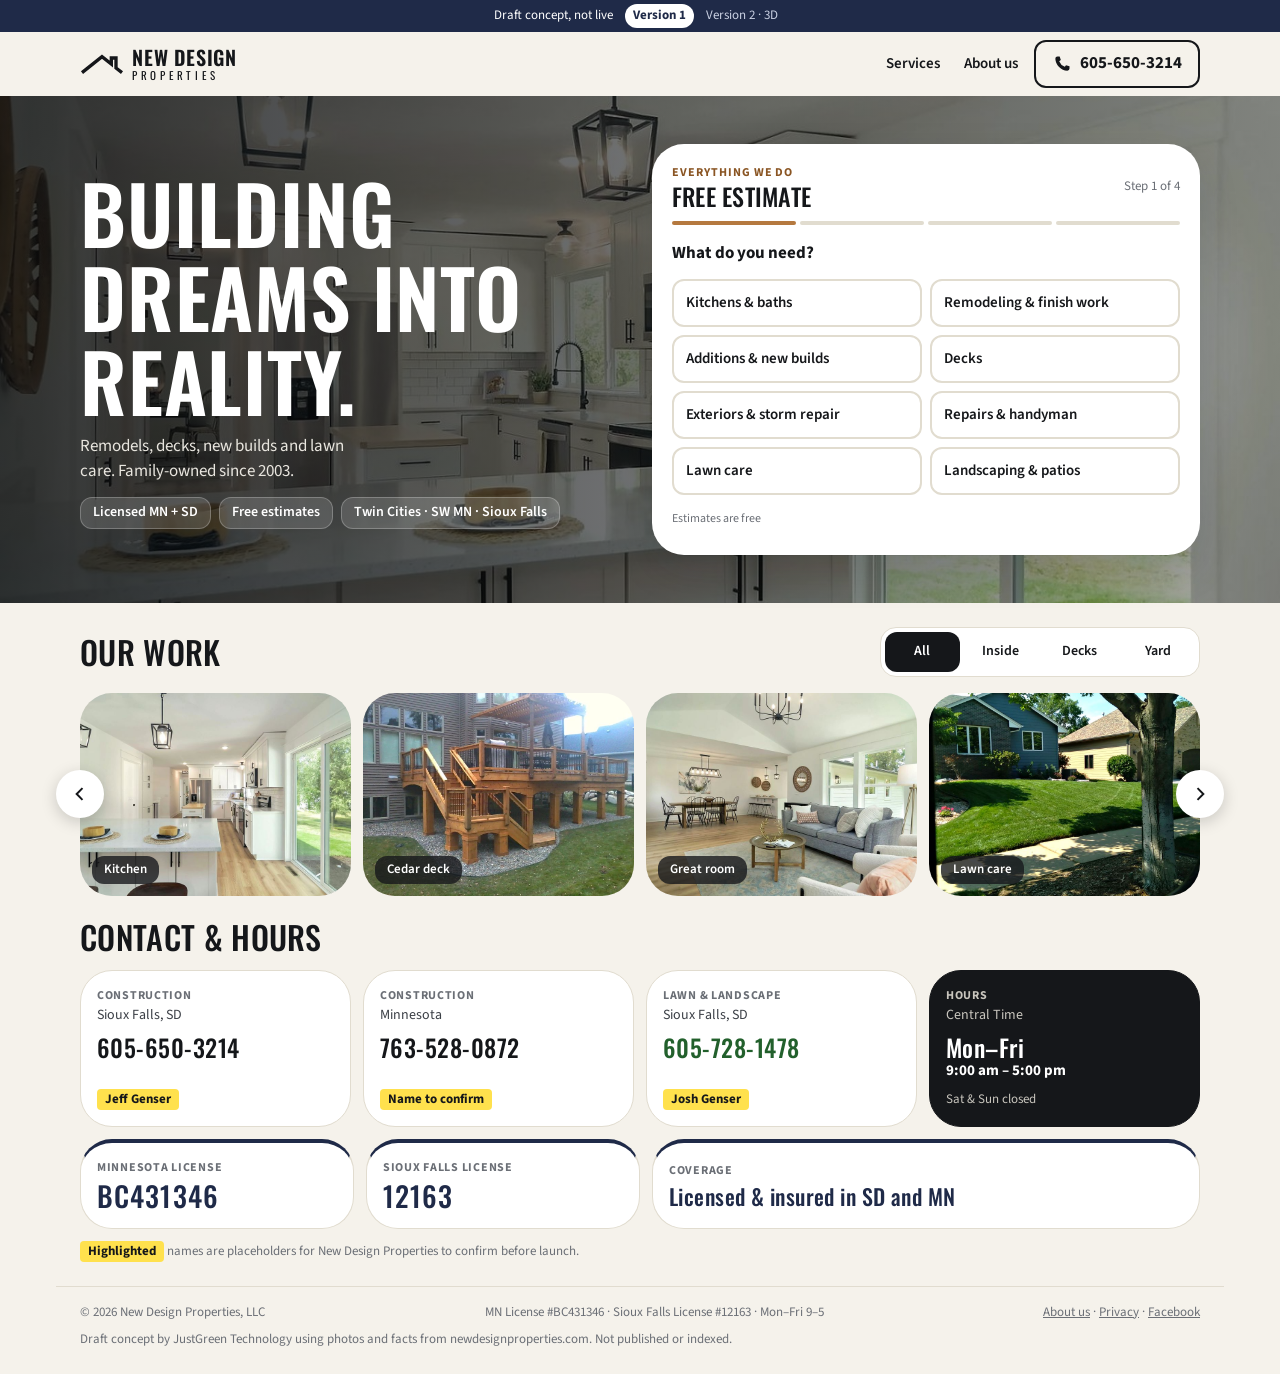
==== index.html @ c22ee358 "Combine Everything we do with the free estimate: 8 service groups that open into job lists; remove t" ====
<!doctype html>
<html lang="en">
<head>
<meta charset="utf-8">
<meta name="viewport" content="width=device-width, initial-scale=1, viewport-fit=cover">
<title>New Design Properties | Building, Remodeling, Lawn &amp; Landscape</title>
<meta name="description" content="Family-owned builder since 2003. Remodels, decks, additions, new construction, lawn and landscape. Twin Cities, southwest Minnesota and Sioux Falls. Free estimates.">
<meta name="robots" content="noindex, nofollow">
<meta name="theme-color" content="#15171a">
<link rel="preconnect" href="https://fonts.googleapis.com">
<link rel="preconnect" href="https://fonts.gstatic.com" crossorigin>
<link href="https://fonts.googleapis.com/css2?family=Oswald:wght@500;600&family=Source+Sans+3:wght@400;600;700&display=swap" rel="stylesheet">
<link rel="stylesheet" href="base.css?v=20261122j">
<link rel="stylesheet" href="v1.css?v=20261122j">
</head>
<body data-mode="build">

<div class="ribbon" role="note">
  <span>Draft concept, not live</span>
  <nav aria-label="Versions"><a href="./" aria-current="page">Version 1</a><a href="v2/">Version 2 · 3D</a></nav>
</div>

<header class="top wrap">
  <a class="brand" href="#top" aria-label="New Design Properties home">
    <svg viewBox="0 0 64 30" aria-hidden="true"><path d="M2 28 L32 4 L46 15 V6 H53 V21 L62 28" fill="none" stroke="currentColor" stroke-width="5"/></svg>
    <span class="brand-text"><b>New Design</b><small>Properties</small></span>
  </a>
  <nav class="top-links" aria-label="Main"><a href="#estimate">Services</a><a href="#work">Our work</a><a href="about.html">About us</a><a href="#contact">Contact</a></nav>
  <a class="btn btn-ghost top-call" href="tel:+16056503214" aria-label="Call 605-650-3214">
    <svg viewBox="0 0 24 24" aria-hidden="true"><path d="M6.6 3h2.6l1.4 4.2-2 1.4a12 12 0 0 0 6.8 6.8l1.4-2 4.2 1.4v2.6A2.6 2.6 0 0 1 18.4 20 15.4 15.4 0 0 1 4 5.6 2.6 2.6 0 0 1 6.6 3Z" fill="currentColor"/></svg>
    <span class="top-call-num">605-650-3214</span>
  </a>
</header>

<main id="top">

  <!-- 1. HERO + ESTIMATE: the first screen asks for the lead -->
  <section class="hero">
    <div class="hero-grid wrap">
      <div class="hero-copy">
        <img class="hero-bg" src="img/kitchen-1.jpg" alt="" width="1400" height="927" fetchpriority="high">
        <h1>Building dreams into reality.</h1>
        <p>Remodels, decks, new builds and lawn care. Family-owned since 2003.</p>
        <ul class="chips chips-dark" aria-label="Why us">
          <li>Licensed MN + SD</li><li>Free estimates</li><li>Twin Cities · SW MN · Sioux Falls</li>
        </ul>
      </div>
      <form class="card estimate" id="estimate" aria-label="Free estimate" novalidate></form>
    </div>
  </section>

  <!-- 2. WORK: one swipeable row -->
  <section class="work wrap" id="work" aria-labelledby="work-h">
    <div class="row-head">
      <h2 id="work-h">Our work</h2>
      <div class="seg" role="group" aria-label="Filter photos">
        <button class="on" data-f="all" aria-pressed="true">All</button>
        <button data-f="inside" aria-pressed="false">Inside</button>
        <button data-f="decks" aria-pressed="false">Decks</button>
        <button data-f="yard" aria-pressed="false">Yard</button>
      </div>
    </div>
    <div class="rail-wrap">
      <ul class="rail" id="rail">
        <li data-c="inside"><button class="ph" data-full="img/kitchen-2.jpg" data-cap="Kitchen"><img src="img/sm/kitchen-2.jpg" alt="Kitchen with white cabinets and a quartz island" width="900" height="596" loading="lazy"><span>Kitchen</span></button></li>
        <li data-c="decks"><button class="ph" data-full="img/deck-cedar.jpg" data-cap="Cedar deck"><img src="img/sm/deck-cedar.jpg" alt="Two-level cedar deck with a pergola" width="900" height="675" loading="lazy"><span>Cedar deck</span></button></li>
        <li data-c="inside"><button class="ph" data-full="img/great-room.jpg" data-cap="Great room"><img src="img/sm/great-room.jpg" alt="Great room with a vaulted ceiling" width="900" height="596" loading="lazy"><span>Great room</span></button></li>
        <li data-c="yard"><button class="ph" data-full="img/lawn-front.jpg" data-cap="Lawn care"><img src="img/sm/lawn-front.jpg" alt="Green front lawn with a clean sidewalk edge" width="900" height="900" loading="lazy"><span>Lawn care</span></button></li>
        <li data-c="decks"><button class="ph" data-full="img/deck-composite-2.jpg" data-cap="Composite deck"><img src="img/sm/deck-composite-2.jpg" alt="Grey composite deck with black railing" width="480" height="640" loading="lazy"><span>Composite deck</span></button></li>
        <li data-c="inside"><button class="ph" data-full="img/living-2.jpg" data-cap="Living room"><img src="img/sm/living-2.jpg" alt="Living room with a gas fireplace" width="900" height="596" loading="lazy"><span>Living room</span></button></li>
        <li data-c="yard"><button class="ph" data-full="img/paver-patio.jpg" data-cap="Paver patio"><img src="img/sm/paver-patio.jpg" alt="Paver patio being laid" width="900" height="900" loading="lazy"><span>Paver patio</span></button></li>
        <li data-c="inside"><button class="ph" data-full="img/wet-bar.jpg" data-cap="Finish carpentry"><img src="img/sm/wet-bar.jpg" alt="White shaker cabinets and a shiplap wall" width="900" height="596" loading="lazy"><span>Finish carpentry</span></button></li>
        <li data-c="yard"><button class="ph" data-full="img/rock-bed.jpg" data-cap="Rock and edging"><img src="img/sm/rock-bed.jpg" alt="River rock bed with a curved edge" width="900" height="900" loading="lazy"><span>Rock &amp; edging</span></button></li>
        <li data-c="inside"><button class="ph" data-full="img/bedroom.jpg" data-cap="Bedroom"><img src="img/sm/bedroom.jpg" alt="Bedroom with three large windows" width="900" height="596" loading="lazy"><span>Bedroom</span></button></li>
        <li data-c="yard"><button class="ph" data-full="img/lawn-hillside.jpg" data-cap="Backyard lawn"><img src="img/sm/lawn-hillside.jpg" alt="Wide backyard lawn on a hillside" width="900" height="678" loading="lazy"><span>Backyard lawn</span></button></li>
        <li data-c="inside"><button class="ph" data-full="img/living-1.jpg" data-cap="Living and dining"><img src="img/sm/living-1.jpg" alt="Open living and dining area" width="900" height="596" loading="lazy"><span>Living &amp; dining</span></button></li>
      </ul>
      <button class="rail-btn prev round" aria-label="Previous photos" data-dir="-1"><svg viewBox="0 0 24 24" aria-hidden="true"><path d="M15 5l-7 7 7 7" fill="none" stroke="currentColor" stroke-width="2.4"/></svg></button>
      <button class="rail-btn next round" aria-label="Next photos" data-dir="1"><svg viewBox="0 0 24 24" aria-hidden="true"><path d="M9 5l7 7-7 7" fill="none" stroke="currentColor" stroke-width="2.4"/></svg></button>
    </div>
  </section>

  <!-- 3. CONTACT -->
  <section class="contact wrap" id="contact" aria-labelledby="contact-h">
    <h2 id="contact-h" class="row-title">Contact &amp; hours</h2>
    <ul class="quarters">
      <li><a class="call" href="tel:+16056503214"><span class="call-team">Construction</span><span class="call-area">Sioux Falls, SD</span><b>605-650-3214</b><mark class="confirm" title="Name to confirm">Jeff Genser</mark></a></li>
      <li><a class="call" href="tel:+17635280872"><span class="call-team">Construction</span><span class="call-area">Minnesota</span><b>763-528-0872</b><mark class="confirm" title="Name to confirm">Name to confirm</mark></a></li>
      <li><a class="call call-lawn" href="tel:+16057281478"><span class="call-team">Lawn &amp; Landscape</span><span class="call-area">Sioux Falls, SD</span><b>605-728-1478</b><mark class="confirm" title="Name to confirm">Josh Genser</mark></a></li>
      <li class="hours"><span class="call-team">Hours</span><span class="call-area">Central Time</span><b>Mon–Fri</b><span class="hours-time">9:00 am – 5:00 pm</span><span class="hours-closed">Sat &amp; Sun closed</span></li>
    </ul>
    <div class="licenses" aria-label="Licenses">
      <div class="lic"><span>Minnesota License</span><b>BC431346</b></div>
      <div class="lic"><span>Sioux Falls License</span><b>12163</b></div>
      <div class="lic lic-note"><span>Coverage</span><b>Licensed &amp; insured in SD and MN</b></div>
    </div>
    <p class="confirm-note"><mark class="confirm">Highlighted</mark> names are placeholders for New Design Properties to confirm before launch.</p>
  </section>
</main>

<footer class="foot wrap">
  <span>© 2026 New Design Properties, LLC</span>
  <span>MN License #BC431346 · Sioux Falls License #12163 · Mon–Fri 9–5</span>
  <span><a href="about.html">About us</a> · <a href="privacy.html">Privacy</a> · <a href="https://www.facebook.com/325166774003598" rel="noopener" target="_blank">Facebook</a></span>
  <span class="draft-note">Draft concept by JustGreen Technology using photos and facts from newdesignproperties.com. Not published or indexed.</span>
</footer>

<nav class="sticky" aria-label="Quick actions">
  <a class="btn btn-ghost" href="tel:+16056503214">Call</a>
  <a class="btn btn-solid" href="#estimate">Free estimate</a>
</nav>

<dialog class="lightbox" id="lightbox" aria-label="Photo">
  <button class="lb-close round" id="lb-close" aria-label="Close photo">×</button>
  <img id="lb-img" alt=""><p id="lb-cap"></p>
</dialog>

<noscript><p class="wrap">Call 605-650-3214 for a free estimate.</p></noscript>
<script type="module" src="v1.js?v=20261122j"></script>
</body>
</html>
---- base.css ----
/* New Design Properties: shared tokens + components for Version 1 and Version 2.
   Geometry: 4px grid. One container edge (max 1120 = 4 x 280, quarter columns).
   Concentric radii: outer radius = inner radius + padding. Squircle corners where supported. */
:root {
  /* colour, from their two logos + their cedar deck photo */
  --ink: #15171a;
  --ink-2: #3b3f46;
  --muted: #6b6f76;
  --paper: #f5f2eb;
  --surface: #ffffff;
  --line: #e1dccf;
  --cedar: #b5793f;
  --cedar-ink: #8a5523;
  --green: #2f7a3a;
  --green-ink: #22602c;
  --navy: #1f2a48;
  --accent: var(--cedar);
  --accent-ink: var(--cedar-ink);

  /* type */
  --display: "Oswald", "Arial Narrow", "Helvetica Neue", Arial, sans-serif;
  --body: "Source Sans 3", -apple-system, BlinkMacSystemFont, "Segoe UI", Roboto, sans-serif;

  /* 4px spacing scale */
  --s1: 4px; --s2: 8px; --s3: 12px; --s4: 16px; --s5: 20px; --s6: 24px; --s8: 32px; --s10: 40px; --s12: 48px; --s16: 64px;

  /* geometry */
  --gutter: 16px;
  --max: 1120px;
  --tap: 48px;
  --r-ctl: 12px;                              /* buttons, inputs, tiles, chips */
  --pad: 16px;                                /* card padding */
  --r-card: calc(var(--r-ctl) + var(--pad));  /* concentric: 28px */
  --r-ph: var(--r-card);                      /* standalone photos match cards */
  color-scheme: light;
}
@supports (corner-shape: squircle) {
  /* A squircle reads tighter than a circle arc of the same radius, so radii grow by a third. */
  :root { --r-ctl: 16px; }
  *, *::before, *::after { corner-shape: squircle; }
  .round { corner-shape: round; }
}
@media (min-width: 720px) { :root { --gutter: 24px; --pad: 20px; } }

body[data-mode="lawn"] { --accent: var(--green); --accent-ink: var(--green-ink); }

*, *::before, *::after { box-sizing: border-box; }
html { -webkit-text-size-adjust: 100%; }
body { margin: 0; background: var(--paper); color: var(--ink); font: 17px/1.5 var(--body); overflow-x: clip; }
img { display: block; max-width: 100%; height: auto; }
a { color: inherit; }
h1, h2, h3 { font-family: var(--display); font-weight: 500; line-height: 1.05; letter-spacing: .01em; margin: 0; text-transform: uppercase; }
p { margin: 0; }
button { font: inherit; color: inherit; cursor: pointer; }
:focus-visible { outline: 3px solid var(--accent); outline-offset: 2px; }
.wrap { width: 100%; max-width: calc(var(--max) + 2 * var(--gutter)); margin: 0 auto; padding: 0 var(--gutter); }
.sr { position: absolute; width: 1px; height: 1px; overflow: hidden; clip: rect(0 0 0 0); white-space: nowrap; }

/* Draft ribbon + version switch */
.ribbon { display: flex; align-items: center; justify-content: center; gap: var(--s3); min-height: 32px; padding: 0 var(--gutter); background: var(--navy); color: #fff; font-size: 13px; }
.ribbon nav { display: inline-flex; gap: var(--s1); }
.ribbon nav a { padding: 2px var(--s2); border-radius: 999px; text-decoration: none; color: #c9d0e2; }
.ribbon nav a[aria-current="page"] { background: #fff; color: var(--navy); font-weight: 700; }

/* Brand mark (roofline + chimney, from their logo) */
.brand { display: inline-flex; align-items: center; gap: var(--s2); text-decoration: none; }
.brand svg { width: 44px; height: 20px; }
.brand-text { display: flex; flex-direction: column; font-family: var(--display); text-transform: uppercase; line-height: 1; }
.brand-text b { font-weight: 600; font-size: 20px; letter-spacing: .04em; }
.brand-text small { font-size: 11px; letter-spacing: .34em; margin-top: 3px; }

/* Buttons */
.btn { display: inline-flex; align-items: center; justify-content: center; gap: var(--s2); min-height: var(--tap); padding: 0 var(--s5); border-radius: var(--r-ctl); border: 2px solid transparent; font-weight: 700; text-decoration: none; white-space: nowrap; transition: transform .15s ease, background-color .2s ease; }
.btn:active { transform: scale(.97); }
.btn-solid { background: var(--accent); color: #fff; }
.btn-solid:hover { background: var(--accent-ink); }
.btn-ghost { border-color: currentColor; }
.btn-icon { width: var(--tap); padding: 0; }
.btn svg { width: 20px; height: 20px; flex: none; }

/* Chips */
.chips { list-style: none; display: flex; flex-wrap: wrap; gap: var(--s2); margin: 0; padding: 0; }
.chips li { display: inline-flex; align-items: center; min-height: 32px; padding: 0 var(--s3); border-radius: var(--r-ctl); background: var(--paper); border: 1px solid var(--line); font-size: 14px; font-weight: 600; }

/* Card */
.card { background: var(--surface); border-radius: var(--r-card); padding: var(--pad); box-shadow: 0 1px 0 rgba(0,0,0,.04), 0 16px 40px rgba(16,18,22,.14); }

/* Estimate flow (shared) */
.est-head { display: flex; align-items: center; justify-content: space-between; gap: var(--s3); margin-bottom: var(--s3); }
.est-head h2 { font-size: 24px; }
.est-kicker { font-size: 12px; font-weight: 700; letter-spacing: .08em; text-transform: uppercase; color: var(--accent-ink); margin-bottom: 2px; }
.est-detail { margin-top: var(--s3); padding: var(--s3) var(--s4) var(--s4); border-radius: var(--r-ctl); background: color-mix(in srgb, var(--accent) 7%, #fff); border: 1px solid color-mix(in srgb, var(--accent) 30%, var(--line)); animation: est-open .25s ease; }
.est-detail-title { font-weight: 700; font-size: 15px; margin-bottom: var(--s2); }
.est-jobs { list-style: none; margin: 0 0 var(--s3); padding: 0; display: grid; gap: var(--s1); }
.est-jobs li { position: relative; padding-left: var(--s5); font-size: 15px; line-height: 1.35; }
.est-jobs li::before { content: ""; position: absolute; left: 0; top: .35em; width: .65em; height: .65em; border-radius: 3px; background: var(--accent); }
.est-next { width: 100%; }
@keyframes est-open { from { opacity: 0; transform: translateY(-4px); } to { opacity: 1; transform: none; } }
.est-count { font-size: 13px; color: var(--muted); white-space: nowrap; }
.est-progress { list-style: none; display: grid; grid-template-columns: repeat(4, 1fr); gap: var(--s1); padding: 0; margin: 0 0 var(--s4); }
.est-progress li { height: 4px; border-radius: 2px; background: var(--line); transition: background-color .3s ease; }
.est-progress li.on { background: var(--accent); }
.est-step { border: 0; padding: 0; margin: 0; min-width: 0; }
.est-step legend { font-weight: 700; font-size: 17px; padding: 0; margin-bottom: var(--s3); }
.tiles { display: grid; grid-template-columns: 1fr 1fr; gap: var(--s2); }
.tiles label { position: relative; display: block; }
.tiles input { position: absolute; inset: 0; opacity: 0; margin: 0; }
.tiles span { display: flex; align-items: center; height: var(--tap); padding: 0 var(--s3); border: 2px solid var(--line); border-radius: var(--r-ctl); font-size: 15px; font-weight: 600; line-height: 1.15; cursor: pointer; transition: border-color .2s ease, background-color .2s ease; }
.tiles input:checked + span { border-color: var(--accent); background: color-mix(in srgb, var(--accent) 10%, #fff); }
.tiles input:focus-visible + span { outline: 3px solid var(--accent); outline-offset: 2px; }
.tiles-1 { grid-template-columns: 1fr; }
.tiles label:last-child:nth-child(odd) { grid-column: 1 / -1; } /* odd count: last tile spans the row */
.tiles span { line-height: 1.15; }
.fields { display: grid; grid-template-columns: repeat(2, minmax(0, 1fr)); gap: var(--s2); }
.fields label { display: flex; flex-direction: column; gap: var(--s1); min-width: 0; font-size: 14px; font-weight: 600; }
.fields .wide { grid-column: 1 / -1; }
.fields input { width: 100%; font: inherit; font-size: 17px; height: var(--tap); padding: 0 var(--s3); border: 2px solid var(--line); border-radius: var(--r-ctl); background: #fff; min-width: 0; }
.fields input:focus { border-color: var(--accent); outline: none; }
.fields .invalid { border-color: #b3261e; }
.est-summary { margin: var(--s3) 0; padding: var(--s2) var(--s3); border-radius: var(--r-ctl); background: var(--paper); font-size: 14px; }
.est-send { display: grid; grid-template-columns: 1fr 1fr; gap: var(--s2); }
.est-foot { display: flex; align-items: center; justify-content: space-between; min-height: 32px; margin-top: var(--s2); }
.est-back { background: none; border: 0; padding: 0 var(--s2) 0 0; min-height: 32px; text-decoration: underline; font-size: 14px; }
.fine { font-size: 12px; color: var(--muted); }

/* Lightbox */
.lightbox { border: 0; padding: 0; background: transparent; max-width: min(96vw, 1200px); max-height: 92vh; overflow: visible; }
.lightbox::backdrop { background: rgba(10,12,14,.9); }
.lightbox img { max-height: 82vh; width: auto; margin: 0 auto; border-radius: var(--r-card); }
.lightbox p { color: #fff; text-align: center; margin-top: var(--s3); font-weight: 600; }
.lb-close { position: fixed; top: var(--s3); right: var(--s3); width: var(--tap); height: var(--tap); border-radius: 50%; border: 0; background: #fff; font-size: 28px; line-height: 1; }

@media (prefers-reduced-motion: reduce) {
  *, *::before, *::after { animation: none !important; transition: none !important; scroll-behavior: auto !important; }
}
---- v1.css ----
/* Version 1: lead-first, short scroll. Everything snaps to the 4px grid and the one container edge. */
body { padding-bottom: calc(var(--tap) + 2 * var(--s3) + env(safe-area-inset-bottom)); }

/* Header: 64px */
.top { display: flex; align-items: center; gap: var(--s4); height: 64px; }
.top .brand { margin-right: auto; }
.top-links { display: flex; gap: var(--s6); font-weight: 600; font-size: 15px; }
.top-links a:not([href*="about"]):not([href="#estimate"]) { display: none; }
.top-links a { display: inline-flex; align-items: center; min-height: var(--tap); }
.top-links a { text-decoration: none; }
.top-call { padding: 0; width: var(--tap); }
.top-call-num { display: none; }

/* Hero: photo band sized by its own content; the estimate card overlaps its bottom 24px */
.hero { position: relative; isolation: isolate; padding-bottom: var(--s6); }
.hero-grid { display: grid; gap: 0; }
.hero-copy { position: relative; isolation: isolate; display: flex; flex-direction: column; gap: var(--s3); margin: 0 calc(-1 * var(--gutter)); padding: var(--s8) var(--gutter) calc(var(--s6) + var(--s6)); color: #fff; }
.hero-bg { position: absolute; inset: 0; width: 100%; height: 100%; object-fit: cover; z-index: -2; }
.hero-copy::before { content: ""; position: absolute; inset: 0; z-index: -1; background: linear-gradient(180deg, rgba(10,12,14,.40), rgba(10,12,14,.80)); }
.hero-copy h1 { font-size: 40px; font-weight: 600; }
.hero-copy p { color: #e9e6df; max-width: 34ch; }
.chips-dark li { background: rgba(255,255,255,.14); border-color: rgba(255,255,255,.24); color: #fff; }
.estimate { position: relative; z-index: 1; margin-top: calc(-1 * var(--s6)); }

/* Work row */
.work { padding-top: var(--s6); padding-bottom: var(--s6); }
.row-head { display: flex; flex-wrap: wrap; align-items: center; justify-content: space-between; gap: var(--s3); margin-bottom: var(--s4); }
.row-head h2 { font-size: 32px; }
.seg { display: grid; grid-template-columns: repeat(4, 1fr); gap: var(--s1); padding: var(--s1); border-radius: calc(var(--r-ctl) + var(--s1)); background: var(--surface); border: 1px solid var(--line); width: 100%; max-width: 320px; }
.seg button { height: 40px; border: 0; border-radius: var(--r-ctl); background: none; font-weight: 600; font-size: 14px; }
.seg button.on { background: var(--ink); color: #fff; }

.rail-wrap { position: relative; }
.rail { --cols: 1.25; list-style: none; display: grid; grid-auto-flow: column; grid-auto-columns: calc((100% - (var(--cols) - 1) * var(--s3)) / var(--cols)); gap: var(--s3); margin: 0 calc(-1 * var(--gutter)); padding: 0 var(--gutter); overflow-x: auto; scroll-snap-type: x mandatory; scroll-padding: 0 var(--gutter); scrollbar-width: none; }
.rail::-webkit-scrollbar { display: none; }
.rail li { scroll-snap-align: start; }
.rail li[hidden] { display: none; }
.ph { position: relative; display: block; width: 100%; aspect-ratio: 4 / 3; padding: 0; border: 0; border-radius: var(--r-ph); overflow: hidden; background: var(--line); }
.ph img { width: 100%; height: 100%; object-fit: cover; transition: transform .4s ease; }
.ph:hover img { transform: scale(1.04); }
.ph span { position: absolute; left: var(--s3); bottom: var(--s3); display: inline-flex; align-items: center; height: 28px; padding: 0 var(--s3); border-radius: var(--r-ctl); background: rgba(21,23,26,.78); color: #fff; font-size: 13px; font-weight: 600; }
.rail-btn { display: none; position: absolute; top: 50%; width: var(--tap); height: var(--tap); margin-top: calc(var(--tap) / -2); border: 0; border-radius: 50%; background: var(--surface); box-shadow: 0 4px 16px rgba(0,0,0,.18); place-items: center; }
.rail-btn svg { width: 20px; height: 20px; }
.rail-btn.prev { left: calc(var(--tap) / -2); }
.rail-btn.next { right: calc(var(--tap) / -2); }


/* Contact: four equal cards (two per row on phones), then the licenses in quarters (1 + 1 + 2) */
.contact { padding-bottom: var(--s6); }
.row-title { font-size: 32px; margin-bottom: var(--s4); }
.quarters { list-style: none; margin: 0; padding: 0; display: grid; grid-template-columns: 1fr 1fr; gap: var(--s3); }
.quarters > li { min-width: 0; }
.call, .hours { display: flex; flex-direction: column; align-items: flex-start; height: 100%; padding: var(--s4); border-radius: var(--r-card); background: var(--surface); border: 1px solid var(--line); text-decoration: none; }
.call-team { font-size: 12px; font-weight: 700; letter-spacing: .06em; text-transform: uppercase; color: var(--muted); }
.call-area { font-size: 14px; color: var(--ink-2); margin-bottom: var(--s2); }
.call b, .hours b { white-space: nowrap; font-family: var(--display); font-weight: 500; font-size: 21px; line-height: 1.1; letter-spacing: .02em; margin-bottom: var(--s2); }
.call:hover { border-color: var(--cedar); }
.call-lawn b { color: var(--green-ink); }
.call-lawn:hover { border-color: var(--green); }
.hours { background: var(--ink); border-color: var(--ink); color: #fff; }
.hours .call-team, .hours .call-area, .hours-closed { color: #c9c6be; }
.hours b { margin-bottom: 0; }
.hours-time { font-weight: 700; font-size: 15px; white-space: nowrap; }
.hours-closed { margin-top: auto; padding-top: var(--s2); font-size: 13px; }
mark.confirm { display: inline-block; padding: 2px var(--s2); border-radius: 4px; background: #ffe14d; color: var(--ink); font-size: 13px; font-weight: 700; line-height: 1.3; }
.call mark.confirm { margin-top: auto; }
.licenses { display: grid; grid-template-columns: 1fr 1fr; gap: var(--s3); margin-top: var(--s3); }
.lic { display: flex; flex-direction: column; justify-content: center; gap: var(--s1); padding: var(--s4); border-radius: var(--r-card); background: var(--surface); border: 1px solid var(--line); border-top: 4px solid var(--navy); }
.lic span { font-size: 12px; font-weight: 700; letter-spacing: .06em; text-transform: uppercase; color: var(--muted); }
.lic b { font-family: var(--display); font-weight: 500; font-size: 28px; line-height: 1.1; letter-spacing: .04em; color: var(--navy); }
.lic-note { grid-column: 1 / -1; }
.lic-note b { font-size: 22px; letter-spacing: .02em; }
.confirm-note { margin-top: var(--s3); font-size: 13px; color: var(--muted); }
.insured { margin-top: var(--s3); font-size: 14px; font-weight: 600; color: var(--ink-2); }

/* Footer: one line on desktop */
.foot { display: flex; flex-wrap: wrap; justify-content: space-between; gap: var(--s2) var(--s4); padding-top: var(--s4); padding-bottom: var(--s6); border-top: 1px solid var(--line); font-size: 13px; color: var(--muted); }
.draft-note { flex-basis: 100%; }

/* Sticky phone bar */
.sticky { position: fixed; z-index: 45; left: 0; right: 0; bottom: 0; display: grid; grid-template-columns: 1fr 2fr; gap: var(--s2); padding: var(--s3) var(--gutter) calc(var(--s3) + env(safe-area-inset-bottom)); background: rgba(255,255,255,.96); border-top: 1px solid var(--line); }

/* ≥ 720: two columns in the hero, rail shows 2.5 */
@media (min-width: 720px) {
  .top-links a:not([href*="about"]) { display: inline-flex; }
  .top-call { width: auto; padding: 0 var(--s4); }
  .top-call-num { display: inline; }
  .hero { padding: var(--s12) 0; }
  .hero::before { content: ""; position: absolute; inset: 0; z-index: -1; background: linear-gradient(90deg, rgba(10,12,14,.82), rgba(10,12,14,.35)); }
  .hero-grid { grid-template-columns: 1fr 1fr; align-items: center; gap: var(--s6); }
  .hero-copy { position: static; isolation: auto; margin: 0; padding: 0; }
  .hero-copy::before { content: none; }
  .hero-copy h1 { font-size: 64px; }
  .estimate { margin-top: 0; }
  .rail { --cols: 2.5; }
  .call b, .hours b { font-size: 24px; }
  .licenses { grid-template-columns: 1fr 1fr 2fr; }
  .lic-note { grid-column: auto; }
}
/* ≥ 1024: desktop, quarter columns everywhere, no sticky bar */
@media (min-width: 1024px) {
  body { padding-bottom: 0; }
  .sticky { display: none; }
  .hero-grid { grid-template-columns: 2fr 2fr; }
  .hero-copy h1 { font-size: 80px; }
  .rail { --cols: 4; margin: 0; padding: 0; scroll-padding: 0; }
  .rail-btn { display: grid; }
  .quarters { grid-template-columns: repeat(4, 1fr); }
  .draft-note { flex-basis: auto; }
}
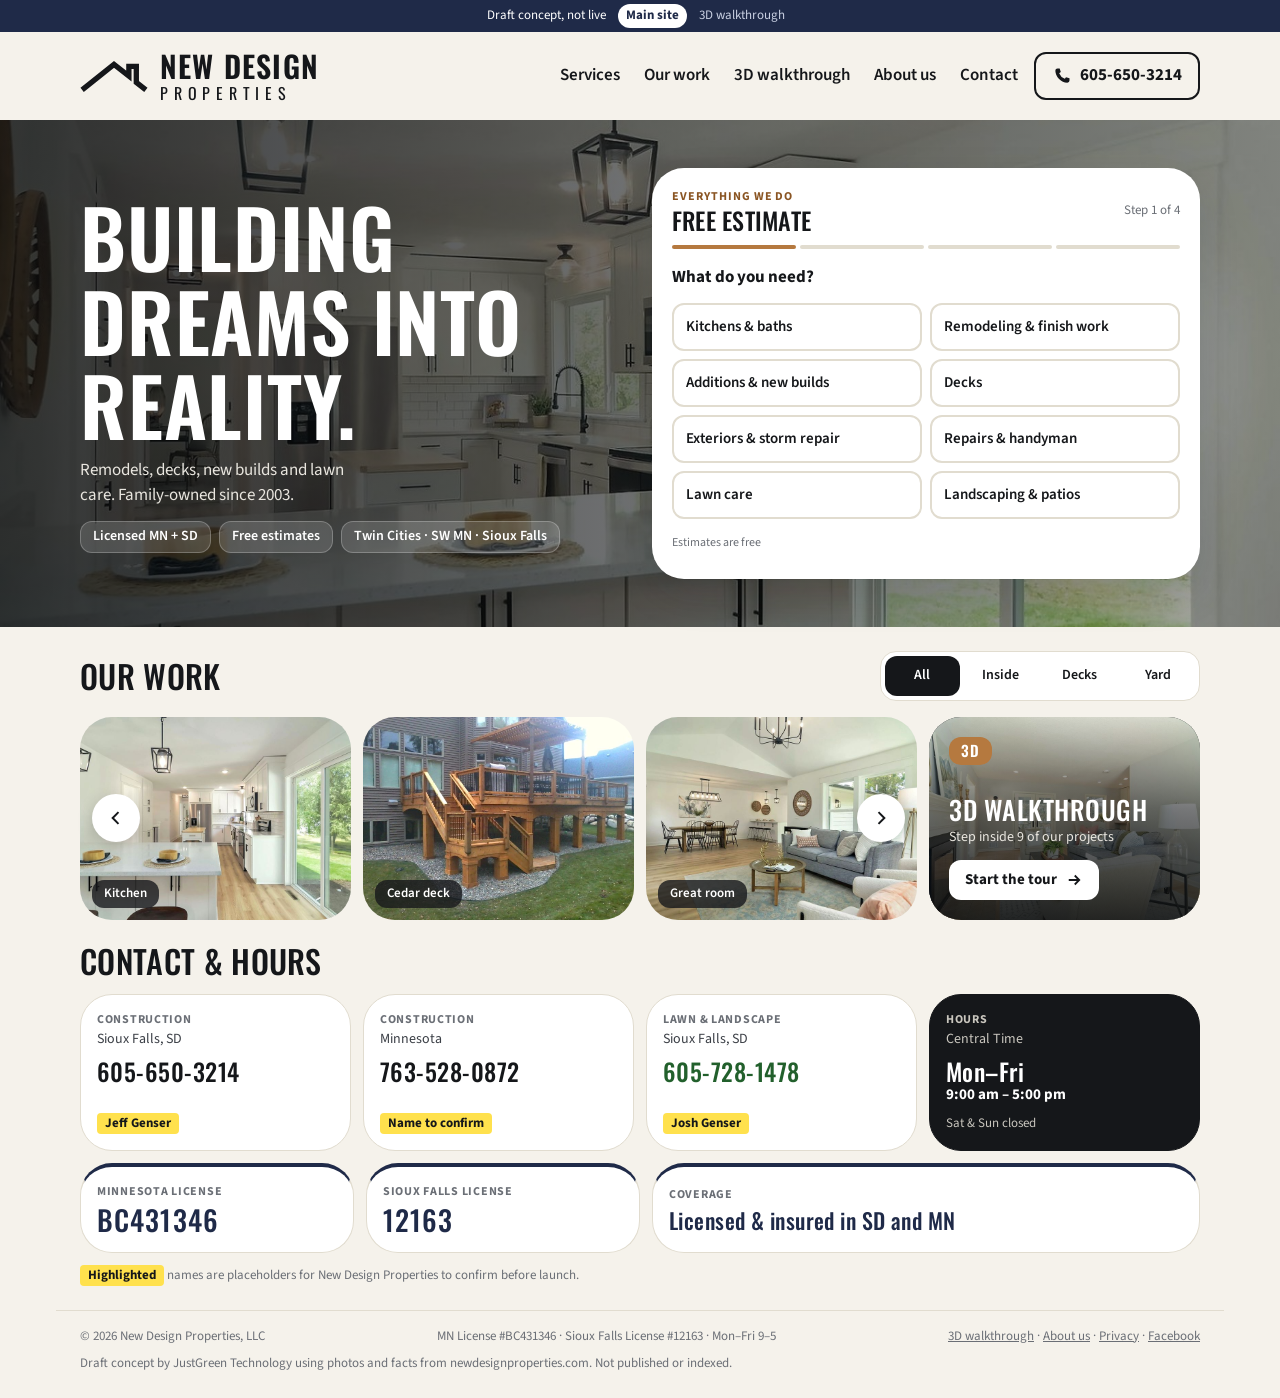
==== commit d9fa29cf: "Our work: 3D walkthrough tile in the last quarter; bigger header and logo; back links from the walkt" ====
--- a/index.html
+++ b/index.html
@@ -10,14 +10,14 @@
 <link rel="preconnect" href="https://fonts.googleapis.com">
 <link rel="preconnect" href="https://fonts.gstatic.com" crossorigin>
 <link href="https://fonts.googleapis.com/css2?family=Oswald:wght@500;600&family=Source+Sans+3:wght@400;600;700&display=swap" rel="stylesheet">
-<link rel="stylesheet" href="base.css?v=20261122j">
-<link rel="stylesheet" href="v1.css?v=20261122j">
+<link rel="stylesheet" href="base.css?v=20261122k">
+<link rel="stylesheet" href="v1.css?v=20261122k">
 </head>
 <body data-mode="build">
 
 <div class="ribbon" role="note">
   <span>Draft concept, not live</span>
-  <nav aria-label="Versions"><a href="./" aria-current="page">Version 1</a><a href="v2/">Version 2 · 3D</a></nav>
+  <nav aria-label="Site sections"><a href="./" aria-current="page">Main site</a><a href="v2/">3D walkthrough</a></nav>
 </div>
 
 <header class="top wrap">
@@ -25,7 +25,7 @@
     <svg viewBox="0 0 64 30" aria-hidden="true"><path d="M2 28 L32 4 L46 15 V6 H53 V21 L62 28" fill="none" stroke="currentColor" stroke-width="5"/></svg>
     <span class="brand-text"><b>New Design</b><small>Properties</small></span>
   </a>
-  <nav class="top-links" aria-label="Main"><a href="#estimate">Services</a><a href="#work">Our work</a><a href="about.html">About us</a><a href="#contact">Contact</a></nav>
+  <nav class="top-links" aria-label="Main"><a href="#estimate">Services</a><a href="#work">Our work</a><a href="v2/">3D walkthrough</a><a href="about.html">About us</a><a href="#contact">Contact</a></nav>
   <a class="btn btn-ghost top-call" href="tel:+16056503214" aria-label="Call 605-650-3214">
     <svg viewBox="0 0 24 24" aria-hidden="true"><path d="M6.6 3h2.6l1.4 4.2-2 1.4a12 12 0 0 0 6.8 6.8l1.4-2 4.2 1.4v2.6A2.6 2.6 0 0 1 18.4 20 15.4 15.4 0 0 1 4 5.6 2.6 2.6 0 0 1 6.6 3Z" fill="currentColor"/></svg>
     <span class="top-call-num">605-650-3214</span>
@@ -60,6 +60,7 @@
         <button data-f="yard" aria-pressed="false">Yard</button>
       </div>
     </div>
+    <div class="work-grid">
     <div class="rail-wrap">
       <ul class="rail" id="rail">
         <li data-c="inside"><button class="ph" data-full="img/kitchen-2.jpg" data-cap="Kitchen"><img src="img/sm/kitchen-2.jpg" alt="Kitchen with white cabinets and a quartz island" width="900" height="596" loading="lazy"><span>Kitchen</span></button></li>
@@ -77,6 +78,14 @@
       </ul>
       <button class="rail-btn prev round" aria-label="Previous photos" data-dir="-1"><svg viewBox="0 0 24 24" aria-hidden="true"><path d="M15 5l-7 7 7 7" fill="none" stroke="currentColor" stroke-width="2.4"/></svg></button>
       <button class="rail-btn next round" aria-label="Next photos" data-dir="1"><svg viewBox="0 0 24 24" aria-hidden="true"><path d="M9 5l7 7-7 7" fill="none" stroke="currentColor" stroke-width="2.4"/></svg></button>
+    </div>
+    <!-- The last quarter: a door into the 3D walkthrough -->
+    <a class="tour" href="v2/">
+      <img src="img/sm/living-2.jpg" alt="" width="900" height="596" loading="lazy">
+      <span class="tour-badge">3D</span>
+      <span class="tour-copy"><b>3D walkthrough</b><small>Step inside 9 of our projects</small></span>
+      <span class="tour-go">Start the tour <svg viewBox="0 0 24 24" aria-hidden="true"><path d="M5 12h13M13 6l6 6-6 6" fill="none" stroke="currentColor" stroke-width="2.4"/></svg></span>
+    </a>
     </div>
   </section>
 
@@ -101,7 +110,7 @@
 <footer class="foot wrap">
   <span>© 2026 New Design Properties, LLC</span>
   <span>MN License #BC431346 · Sioux Falls License #12163 · Mon–Fri 9–5</span>
-  <span><a href="about.html">About us</a> · <a href="privacy.html">Privacy</a> · <a href="https://www.facebook.com/325166774003598" rel="noopener" target="_blank">Facebook</a></span>
+  <span><a href="v2/">3D walkthrough</a> · <a href="about.html">About us</a> · <a href="privacy.html">Privacy</a> · <a href="https://www.facebook.com/325166774003598" rel="noopener" target="_blank">Facebook</a></span>
   <span class="draft-note">Draft concept by JustGreen Technology using photos and facts from newdesignproperties.com. Not published or indexed.</span>
 </footer>
 
@@ -116,6 +125,6 @@
 </dialog>
 
 <noscript><p class="wrap">Call 605-650-3214 for a free estimate.</p></noscript>
-<script type="module" src="v1.js?v=20261122j"></script>
+<script type="module" src="v1.js?v=20261122k"></script>
 </body>
 </html>
--- a/v1.css
+++ b/v1.css
@@ -1,11 +1,16 @@
 /* Version 1: lead-first, short scroll. Everything snaps to the 4px grid and the one container edge. */
 body { padding-bottom: calc(var(--tap) + 2 * var(--s3) + env(safe-area-inset-bottom)); }
 
-/* Header: 64px */
-.top { display: flex; align-items: center; gap: var(--s4); height: 64px; }
-.top .brand { margin-right: auto; }
-.top-links { display: flex; gap: var(--s6); font-weight: 600; font-size: 15px; }
-.top-links a:not([href*="about"]):not([href="#estimate"]) { display: none; }
+/* Header: 72px on phones, 88px from 720 up. Logo text scales with it ("Properties" stays as wide as "New Design"). */
+.top { display: flex; align-items: center; gap: var(--s4); height: 72px; }
+.top .brand { margin-right: auto; gap: var(--s3); }
+.top .brand svg { width: 56px; height: 26px; }
+.top .brand-text b { font-size: 24px; white-space: nowrap; }
+.top .brand-text small { font-size: 13px; letter-spacing: .35em; margin-top: 4px; }
+.top-links { display: flex; gap: var(--s4); font-weight: 600; font-size: 16px; white-space: nowrap; }
+.top-links a:not([href*="about"]):not([href$="#estimate"]) { display: none; }
+/* Small phones: the estimate is already the first screen (and in the bottom bar), so Services steps aside for the bigger logo */
+@media (max-width: 419px) { .top-links a[href$="#estimate"] { display: none; } }
 .top-links a { display: inline-flex; align-items: center; min-height: var(--tap); }
 .top-links a { text-decoration: none; }
 .top-call { padding: 0; width: var(--tap); }
@@ -43,6 +48,23 @@
 .rail-btn svg { width: 20px; height: 20px; }
 .rail-btn.prev { left: calc(var(--tap) / -2); }
 .rail-btn.next { right: calc(var(--tap) / -2); }
+
+/* 3D walkthrough door: full-width banner under the photos on phones and tablets, the last quarter on desktop */
+.work-grid { display: grid; gap: var(--s3); }
+.rail-wrap { min-width: 0; }
+.tour { position: relative; isolation: isolate; display: flex; flex-direction: column; justify-content: flex-end; align-items: flex-start; gap: var(--s3); min-height: 208px; padding: var(--pad); border-radius: var(--r-card); overflow: hidden; background: var(--ink); color: #fff; text-decoration: none; }
+.tour img { position: absolute; inset: 0; width: 100%; height: 100%; object-fit: cover; z-index: -2; animation: tour-drift 16s ease-in-out infinite alternate; }
+.tour::before { content: ""; position: absolute; inset: 0; z-index: -1; background: linear-gradient(180deg, rgba(10,12,14,.10) 0%, rgba(10,12,14,.55) 45%, rgba(10,12,14,.88) 100%); }
+.tour-badge { position: absolute; top: var(--pad); left: var(--pad); display: inline-flex; align-items: center; height: 28px; padding: 0 var(--s3); border-radius: var(--r-ctl); background: var(--cedar); font-family: var(--display); font-weight: 600; font-size: 15px; letter-spacing: .06em; }
+.tour-copy { display: flex; flex-direction: column; gap: var(--s1); }
+.tour-copy b { font-family: var(--display); font-weight: 500; font-size: 26px; line-height: 1.05; text-transform: uppercase; letter-spacing: .02em; }
+.tour-copy small { font-size: 15px; color: #e9e6df; }
+.tour-go { display: inline-flex; align-items: center; gap: var(--s2); min-height: 40px; padding: 0 var(--s4); border-radius: var(--r-ctl); background: #fff; color: var(--ink); font-weight: 700; font-size: 15px; transition: background-color .2s ease, color .2s ease; }
+.tour-go svg { width: 18px; height: 18px; transition: transform .2s ease; }
+.tour:hover .tour-go { background: var(--cedar); color: #fff; }
+.tour:hover .tour-go svg { transform: translateX(3px); }
+@keyframes tour-drift { from { transform: scale(1.02); } to { transform: scale(1.12) translate(-2%, -1%); } }
+@media (prefers-reduced-motion: reduce) { .tour img { animation: none; } }
 
 
 /* Contact: four equal cards (two per row on phones), then the licenses in quarters (1 + 1 + 2) */
@@ -82,9 +104,18 @@
 
 /* ≥ 720: two columns in the hero, rail shows 2.5 */
 @media (min-width: 720px) {
-  .top-links a:not([href*="about"]) { display: inline-flex; }
-  .top-call { width: auto; padding: 0 var(--s4); }
-  .top-call-num { display: inline; }
+  .top { height: 88px; }
+  .top .brand svg { width: 68px; height: 32px; }
+  .top .brand-text b { font-size: 30px; }
+  .top .brand-text small { font-size: 16px; letter-spacing: .36em; }
+  .top-links { gap: var(--s5); font-size: 17px; }
+  .top-links a:not([href*="about"]):not([href$="v2/"]) { display: inline-flex; }
+  .top-call { width: var(--tap); padding: 0; }
+  .top-call-num { display: none; }
+  .tour { flex-direction: row; align-items: flex-end; justify-content: space-between; min-height: 200px; }
+  .tour-copy b { font-size: 32px; }
+}
+@media (min-width: 720px) {
   .hero { padding: var(--s12) 0; }
   .hero::before { content: ""; position: absolute; inset: 0; z-index: -1; background: linear-gradient(90deg, rgba(10,12,14,.82), rgba(10,12,14,.35)); }
   .hero-grid { grid-template-columns: 1fr 1fr; align-items: center; gap: var(--s6); }
@@ -103,8 +134,20 @@
   .sticky { display: none; }
   .hero-grid { grid-template-columns: 2fr 2fr; }
   .hero-copy h1 { font-size: 80px; }
-  .rail { --cols: 4; margin: 0; padding: 0; scroll-padding: 0; }
+  .top-links { gap: var(--s6); }
+  .top-links a[href$="v2/"]:not([href*="about"]) { display: inline-flex; }
+  .top-call { width: auto; padding: 0 var(--s4); }
+  .top-call-num { display: inline; }
+  /* Our work: four equal columns, photos take three, the walkthrough door takes the fourth (same size as a photo) */
+  .work-grid { grid-template-columns: repeat(4, minmax(0, 1fr)); align-items: start; }
+  .rail-wrap { grid-column: span 3; }
+  .rail { --cols: 3; margin: 0; padding: 0; scroll-padding: 0; }
   .rail-btn { display: grid; }
+  .rail-btn.prev { left: var(--s3); }
+  .rail-btn.next { right: var(--s3); }
+  .tour { flex-direction: column; align-items: flex-start; justify-content: flex-end; min-height: 0; aspect-ratio: 4 / 3; }
+  .tour-copy b { font-size: 26px; }
+  .tour-copy small { font-size: 14px; }
   .quarters { grid-template-columns: repeat(4, 1fr); }
   .draft-note { flex-basis: auto; }
 }
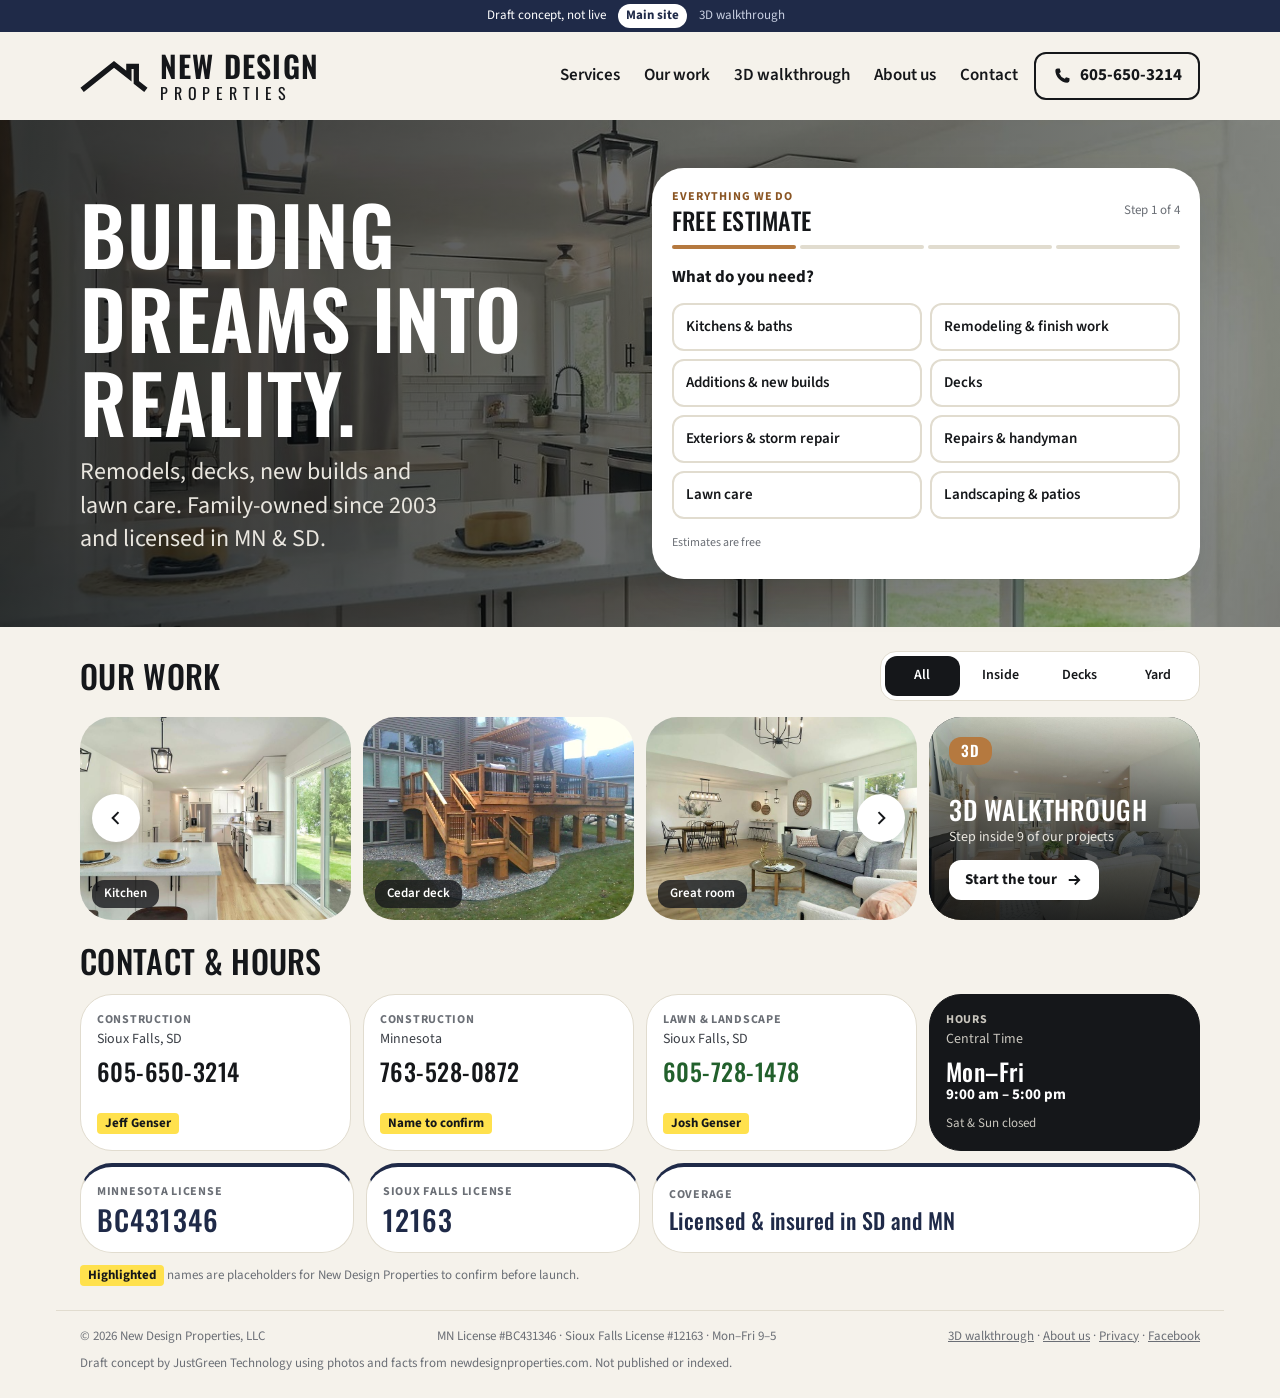
==== commit 382f516a: "Hero: drop chips, bigger line with MN & SD licence, photo swaps per service (CC0 stand-ins marked). " ====
--- a/index.html
+++ b/index.html
@@ -10,8 +10,8 @@
 <link rel="preconnect" href="https://fonts.googleapis.com">
 <link rel="preconnect" href="https://fonts.gstatic.com" crossorigin>
 <link href="https://fonts.googleapis.com/css2?family=Oswald:wght@500;600&family=Source+Sans+3:wght@400;600;700&display=swap" rel="stylesheet">
-<link rel="stylesheet" href="base.css?v=20261122k">
-<link rel="stylesheet" href="v1.css?v=20261122k">
+<link rel="stylesheet" href="base.css?v=20261123a">
+<link rel="stylesheet" href="v1.css?v=20261123a">
 </head>
 <body data-mode="build">
 
@@ -40,10 +40,9 @@
       <div class="hero-copy">
         <img class="hero-bg" src="img/kitchen-1.jpg" alt="" width="1400" height="927" fetchpriority="high">
         <h1>Building dreams into reality.</h1>
-        <p>Remodels, decks, new builds and lawn care. Family-owned since 2003.</p>
-        <ul class="chips chips-dark" aria-label="Why us">
-          <li>Licensed MN + SD</li><li>Free estimates</li><li>Twin Cities · SW MN · Sioux Falls</li>
-        </ul>
+        <p class="hero-line">Remodels, decks, new builds and lawn care. Family-owned since 2003 and licensed in MN &amp; SD.</p>
+        <p class="ph-mark" aria-hidden="true">Photo needed</p>
+        <p class="ph-note"><mark>Sample photo</mark> <span class="ph-long"></span><span class="ph-short">Your photo goes here</span></p>
       </div>
       <form class="card estimate" id="estimate" aria-label="Free estimate" novalidate></form>
     </div>
@@ -125,6 +124,6 @@
 </dialog>
 
 <noscript><p class="wrap">Call 605-650-3214 for a free estimate.</p></noscript>
-<script type="module" src="v1.js?v=20261122k"></script>
+<script type="module" src="v1.js?v=20261123a"></script>
 </body>
 </html>
--- a/v1.css
+++ b/v1.css
@@ -20,11 +20,19 @@
 .hero { position: relative; isolation: isolate; padding-bottom: var(--s6); }
 .hero-grid { display: grid; gap: 0; }
 .hero-copy { position: relative; isolation: isolate; display: flex; flex-direction: column; gap: var(--s3); margin: 0 calc(-1 * var(--gutter)); padding: var(--s8) var(--gutter) calc(var(--s6) + var(--s6)); color: #fff; }
-.hero-bg { position: absolute; inset: 0; width: 100%; height: 100%; object-fit: cover; z-index: -2; }
+.hero-bg { position: absolute; inset: 0; width: 100%; height: 100%; object-fit: cover; z-index: -2; transition: opacity .6s ease; }
+.hero-bg.is-new { opacity: 0; }
 .hero-copy::before { content: ""; position: absolute; inset: 0; z-index: -1; background: linear-gradient(180deg, rgba(10,12,14,.40), rgba(10,12,14,.80)); }
 .hero-copy h1 { font-size: 40px; font-weight: 600; }
-.hero-copy p { color: #e9e6df; max-width: 34ch; }
-.chips-dark li { background: rgba(255,255,255,.14); border-color: rgba(255,255,255,.24); color: #fff; }
+.hero-copy .hero-line { color: #e9e6df; max-width: 30ch; font-size: 20px; line-height: 1.4; }
+/* Stand-in photo: a very faint "photo needed" watermark plus a small yellow note (yellow = for the customer to fill in) */
+.ph-mark, .ph-note { display: none; }
+.hero.is-ph .ph-mark, .hero.is-ph .ph-note { display: block; }
+.ph-mark { position: absolute; left: 0; right: 0; top: 50%; transform: translateY(-50%); z-index: -1; margin: 0; text-align: center; white-space: nowrap; pointer-events: none; font-family: var(--display); font-weight: 600; font-size: 56px; line-height: 1; letter-spacing: .08em; text-transform: uppercase; color: #fff; opacity: .08; }
+/* phones: one quiet line in the strip between the text and the estimate card (no layout shift) */
+.ph-note { position: absolute; left: var(--gutter); bottom: 28px; margin: 0; white-space: nowrap; color: rgba(255,255,255,.8); font-size: 12px; line-height: 18px; }
+.ph-long { display: none; }
+.ph-note mark { background: rgba(255,225,77,.85); color: var(--ink); font-weight: 700; padding: 0 var(--s1); border-radius: 3px; }
 .estimate { position: relative; z-index: 1; margin-top: calc(-1 * var(--s6)); }
 
 /* Work row */
@@ -122,6 +130,11 @@
   .hero-copy { position: static; isolation: auto; margin: 0; padding: 0; }
   .hero-copy::before { content: none; }
   .hero-copy h1 { font-size: 64px; }
+  .hero-copy .hero-line { font-size: 24px; }
+  .ph-mark { top: auto; bottom: var(--s4); transform: none; font-size: 128px; opacity: .14; }
+  .ph-note { bottom: var(--s4); left: max(var(--gutter), calc((100% - var(--max)) / 2)); max-width: 320px; padding: var(--s2) var(--s3); border-radius: var(--r-ctl); background: rgba(21,23,26,.35); border: 1px dashed rgba(255,225,77,.6); white-space: normal; font-size: 13px; line-height: 1.35; }
+  .ph-long { display: inline; }
+  .ph-short { display: none; }
   .estimate { margin-top: 0; }
   .rail { --cols: 2.5; }
   .call b, .hours b { font-size: 24px; }
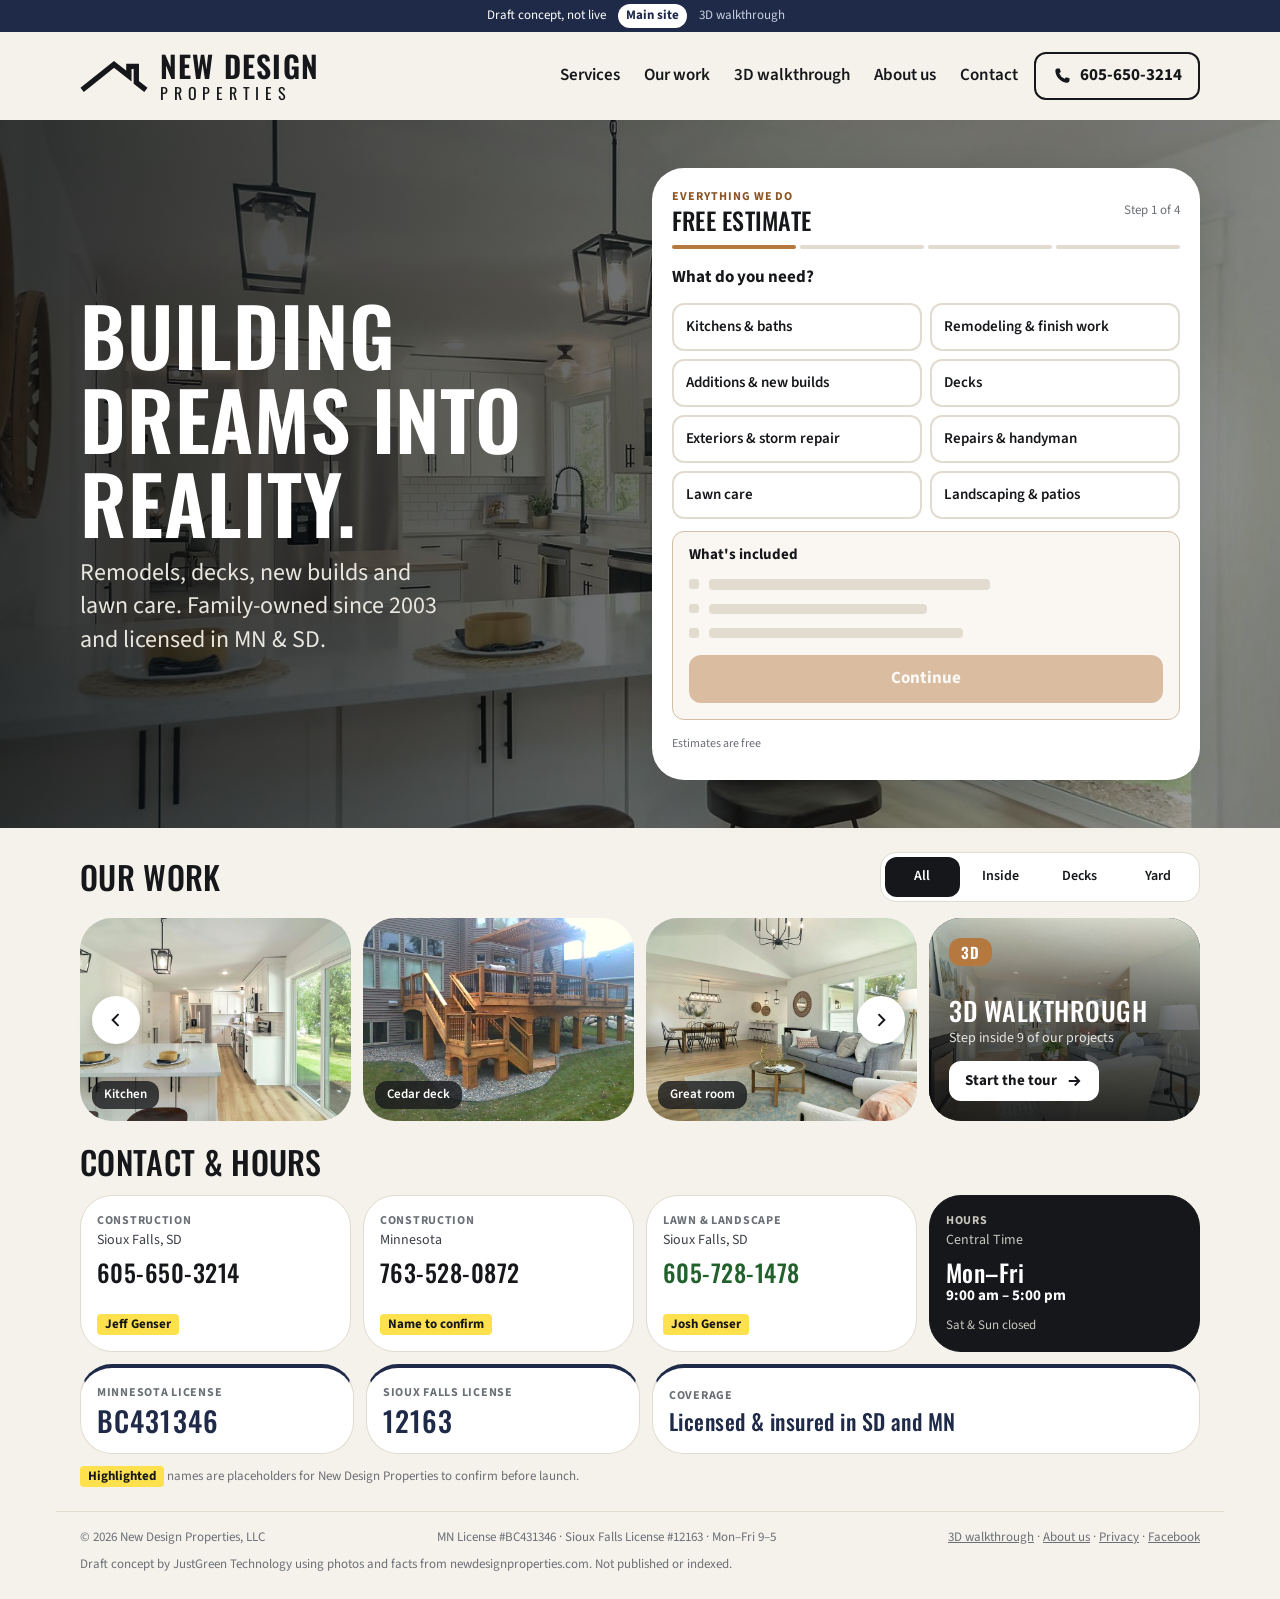
==== commit 59847c73: "Estimate: exactly 3 one-line jobs per service, panel shown from the start so the card never changes " ====
--- a/index.html
+++ b/index.html
@@ -10,8 +10,8 @@
 <link rel="preconnect" href="https://fonts.googleapis.com">
 <link rel="preconnect" href="https://fonts.gstatic.com" crossorigin>
 <link href="https://fonts.googleapis.com/css2?family=Oswald:wght@500;600&family=Source+Sans+3:wght@400;600;700&display=swap" rel="stylesheet">
-<link rel="stylesheet" href="base.css?v=20261123a">
-<link rel="stylesheet" href="v1.css?v=20261123a">
+<link rel="stylesheet" href="base.css?v=20261123b">
+<link rel="stylesheet" href="v1.css?v=20261123b">
 </head>
 <body data-mode="build">
 
@@ -124,6 +124,6 @@
 </dialog>
 
 <noscript><p class="wrap">Call 605-650-3214 for a free estimate.</p></noscript>
-<script type="module" src="v1.js?v=20261123a"></script>
+<script type="module" src="v1.js?v=20261123b"></script>
 </body>
 </html>
--- a/base.css
+++ b/base.css
@@ -89,13 +89,20 @@
 .est-head { display: flex; align-items: center; justify-content: space-between; gap: var(--s3); margin-bottom: var(--s3); }
 .est-head h2 { font-size: 24px; }
 .est-kicker { font-size: 12px; font-weight: 700; letter-spacing: .08em; text-transform: uppercase; color: var(--accent-ink); margin-bottom: 2px; }
-.est-detail { margin-top: var(--s3); padding: var(--s3) var(--s4) var(--s4); border-radius: var(--r-ctl); background: color-mix(in srgb, var(--accent) 7%, #fff); border: 1px solid color-mix(in srgb, var(--accent) 30%, var(--line)); animation: est-open .25s ease; }
+.est-detail { margin-top: var(--s3); padding: var(--s3) var(--s4) var(--s4); border-radius: var(--r-ctl); background: color-mix(in srgb, var(--accent) 7%, #fff); border: 1px solid color-mix(in srgb, var(--accent) 30%, var(--line)); }
 .est-detail-title { font-weight: 700; font-size: 15px; margin-bottom: var(--s2); }
 .est-jobs { list-style: none; margin: 0 0 var(--s3); padding: 0; display: grid; gap: var(--s1); }
 .est-jobs li { position: relative; padding-left: var(--s5); font-size: 15px; line-height: 1.35; }
 .est-jobs li::before { content: ""; position: absolute; left: 0; top: .35em; width: .65em; height: .65em; border-radius: 3px; background: var(--accent); }
+.est-jobs li { white-space: nowrap; overflow: hidden; text-overflow: ellipsis; }
+/* Before a pick: three soft bars hold the same height as the three real lines */
+.est-jobs li.ghost::before { background: var(--line); }
+.est-jobs li.ghost i { display: inline-block; width: 62%; height: .7em; border-radius: 4px; background: var(--line); vertical-align: middle; }
+.est-jobs li.ghost:nth-child(2) i { width: 48%; }
+.est-jobs li.ghost:nth-child(3) i { width: 56%; }
 .est-next { width: 100%; }
-@keyframes est-open { from { opacity: 0; transform: translateY(-4px); } to { opacity: 1; transform: none; } }
+.est-next:disabled { opacity: .45; cursor: default; }
+.est-next:disabled:active { transform: none; }
 .est-count { font-size: 13px; color: var(--muted); white-space: nowrap; }
 .est-progress { list-style: none; display: grid; grid-template-columns: repeat(4, 1fr); gap: var(--s1); padding: 0; margin: 0 0 var(--s4); }
 .est-progress li { height: 4px; border-radius: 2px; background: var(--line); transition: background-color .3s ease; }
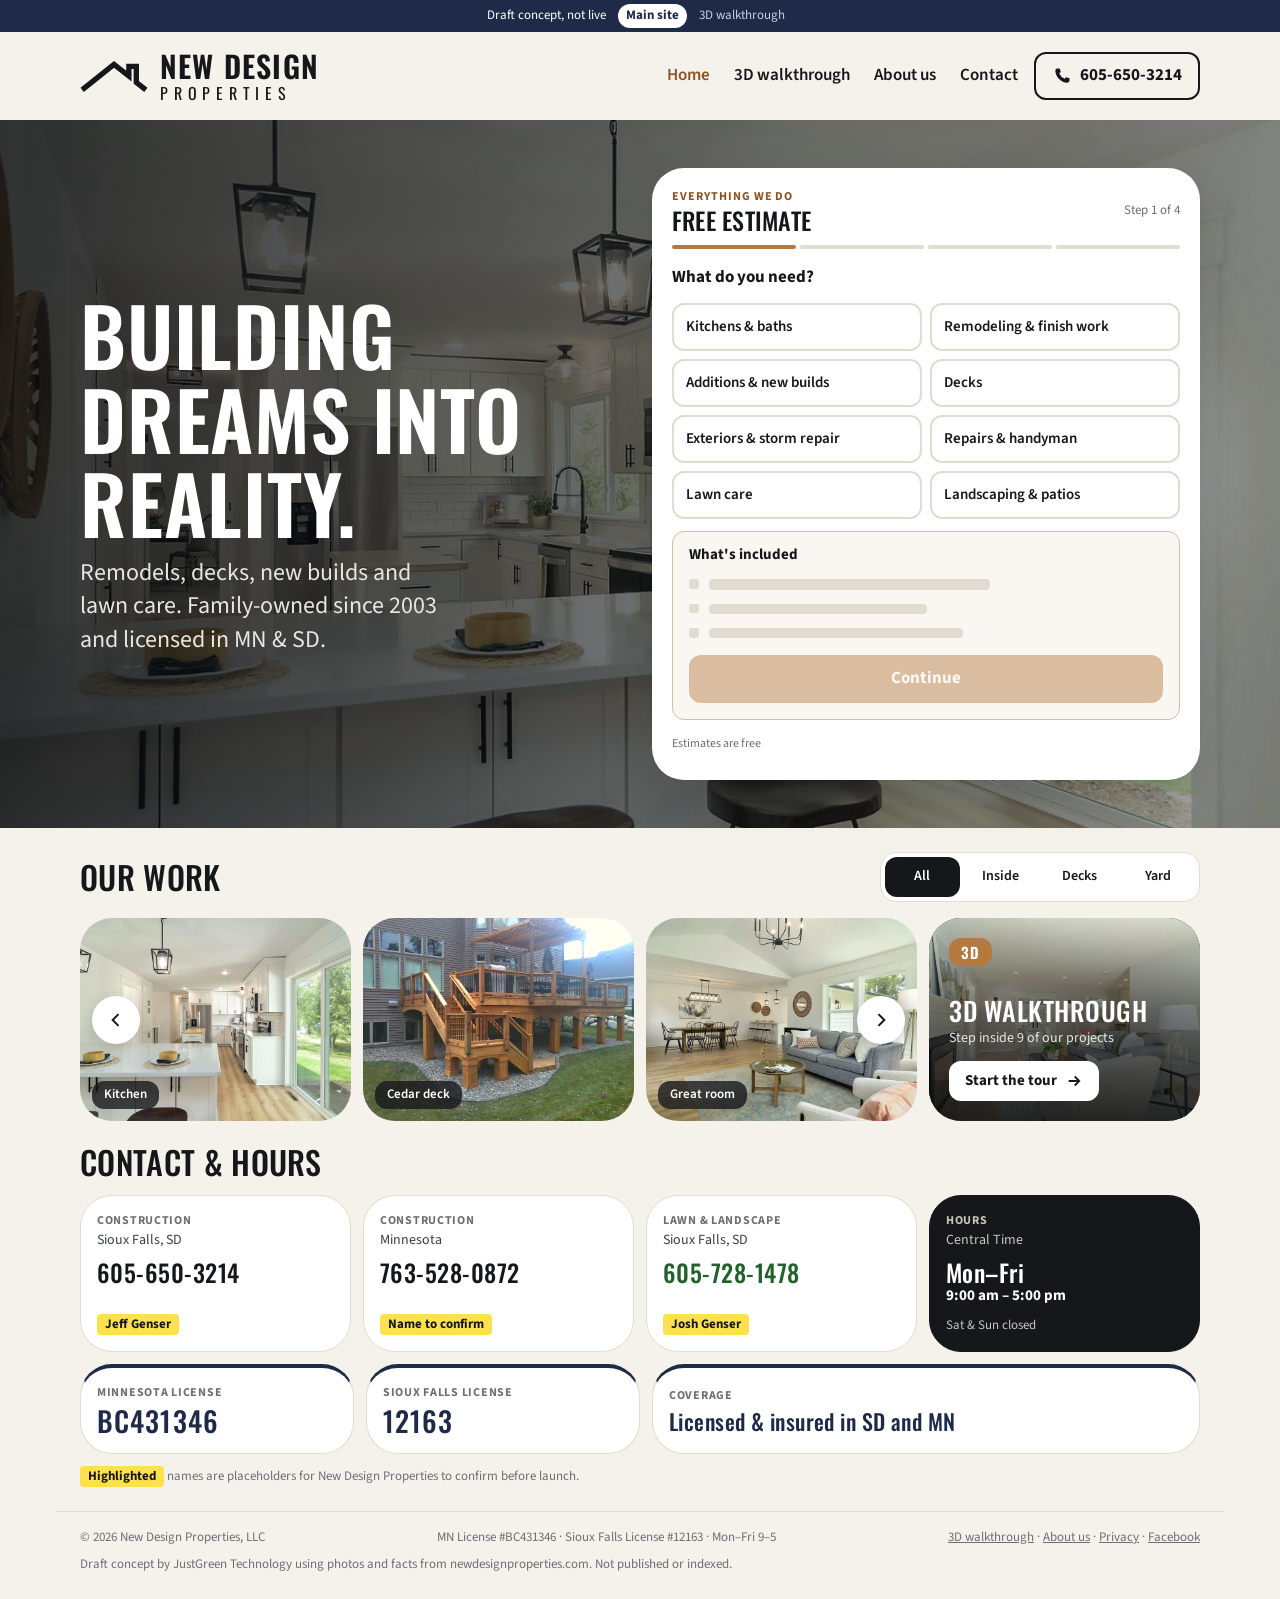
==== commit a0b718e6: "Estimate: optional email and comments. About: stats, areas, hours and licences in the hero; larger s" ====
--- a/index.html
+++ b/index.html
@@ -10,8 +10,8 @@
 <link rel="preconnect" href="https://fonts.googleapis.com">
 <link rel="preconnect" href="https://fonts.gstatic.com" crossorigin>
 <link href="https://fonts.googleapis.com/css2?family=Oswald:wght@500;600&family=Source+Sans+3:wght@400;600;700&display=swap" rel="stylesheet">
-<link rel="stylesheet" href="base.css?v=20261123b">
-<link rel="stylesheet" href="v1.css?v=20261123b">
+<link rel="stylesheet" href="base.css?v=20261123f">
+<link rel="stylesheet" href="v1.css?v=20261123f">
 </head>
 <body data-mode="build">
 
@@ -25,7 +25,7 @@
     <svg viewBox="0 0 64 30" aria-hidden="true"><path d="M2 28 L32 4 L46 15 V6 H53 V21 L62 28" fill="none" stroke="currentColor" stroke-width="5"/></svg>
     <span class="brand-text"><b>New Design</b><small>Properties</small></span>
   </a>
-  <nav class="top-links" aria-label="Main"><a href="#estimate">Services</a><a href="#work">Our work</a><a href="v2/">3D walkthrough</a><a href="about.html">About us</a><a href="#contact">Contact</a></nav>
+  <nav class="top-links" aria-label="Main"><a href="./" aria-current="page">Home</a><a href="v2/">3D walkthrough</a><a href="about.html">About us</a><a href="#estimate">Contact</a></nav>
   <a class="btn btn-ghost top-call" href="tel:+16056503214" aria-label="Call 605-650-3214">
     <svg viewBox="0 0 24 24" aria-hidden="true"><path d="M6.6 3h2.6l1.4 4.2-2 1.4a12 12 0 0 0 6.8 6.8l1.4-2 4.2 1.4v2.6A2.6 2.6 0 0 1 18.4 20 15.4 15.4 0 0 1 4 5.6 2.6 2.6 0 0 1 6.6 3Z" fill="currentColor"/></svg>
     <span class="top-call-num">605-650-3214</span>
@@ -124,6 +124,6 @@
 </dialog>
 
 <noscript><p class="wrap">Call 605-650-3214 for a free estimate.</p></noscript>
-<script type="module" src="v1.js?v=20261123b"></script>
+<script type="module" src="v1.js?v=20261123f"></script>
 </body>
 </html>
--- a/base.css
+++ b/base.css
@@ -121,8 +121,11 @@
 .fields { display: grid; grid-template-columns: repeat(2, minmax(0, 1fr)); gap: var(--s2); }
 .fields label { display: flex; flex-direction: column; gap: var(--s1); min-width: 0; font-size: 14px; font-weight: 600; }
 .fields .wide { grid-column: 1 / -1; }
-.fields input { width: 100%; font: inherit; font-size: 17px; height: var(--tap); padding: 0 var(--s3); border: 2px solid var(--line); border-radius: var(--r-ctl); background: #fff; min-width: 0; }
-.fields input:focus { border-color: var(--accent); outline: none; }
+.fields input, .fields textarea { width: 100%; font: inherit; font-size: 17px; height: var(--tap); padding: 0 var(--s3); border: 2px solid var(--line); border-radius: var(--r-ctl); background: #fff; min-width: 0; }
+.fields textarea { height: auto; min-height: 96px; padding: var(--s2) var(--s3); line-height: 1.4; resize: vertical; font-weight: 400; }
+.fields textarea::placeholder { color: var(--muted); }
+.fields .opt { font-weight: 400; color: var(--muted); }
+.fields input:focus, .fields textarea:focus { border-color: var(--accent); outline: none; }
 .fields .invalid { border-color: #b3261e; }
 .est-summary { margin: var(--s3) 0; padding: var(--s2) var(--s3); border-radius: var(--r-ctl); background: var(--paper); font-size: 14px; }
 .est-send { display: grid; grid-template-columns: 1fr 1fr; gap: var(--s2); }
--- a/v1.css
+++ b/v1.css
@@ -9,10 +9,11 @@
 .top .brand-text small { font-size: 13px; letter-spacing: .35em; margin-top: 4px; }
 .top-links { display: flex; gap: var(--s4); font-weight: 600; font-size: 16px; white-space: nowrap; }
 .top-links a:not([href*="about"]):not([href$="#estimate"]) { display: none; }
-/* Small phones: the estimate is already the first screen (and in the bottom bar), so Services steps aside for the bigger logo */
+/* Small phones: the estimate is the first screen (and in the bottom bar), so Contact steps aside for the bigger logo */
 @media (max-width: 419px) { .top-links a[href$="#estimate"] { display: none; } }
 .top-links a { display: inline-flex; align-items: center; min-height: var(--tap); }
 .top-links a { text-decoration: none; }
+.top-links a[aria-current="page"] { color: var(--accent-ink); }
 .top-call { padding: 0; width: var(--tap); }
 .top-call-num { display: none; }
 
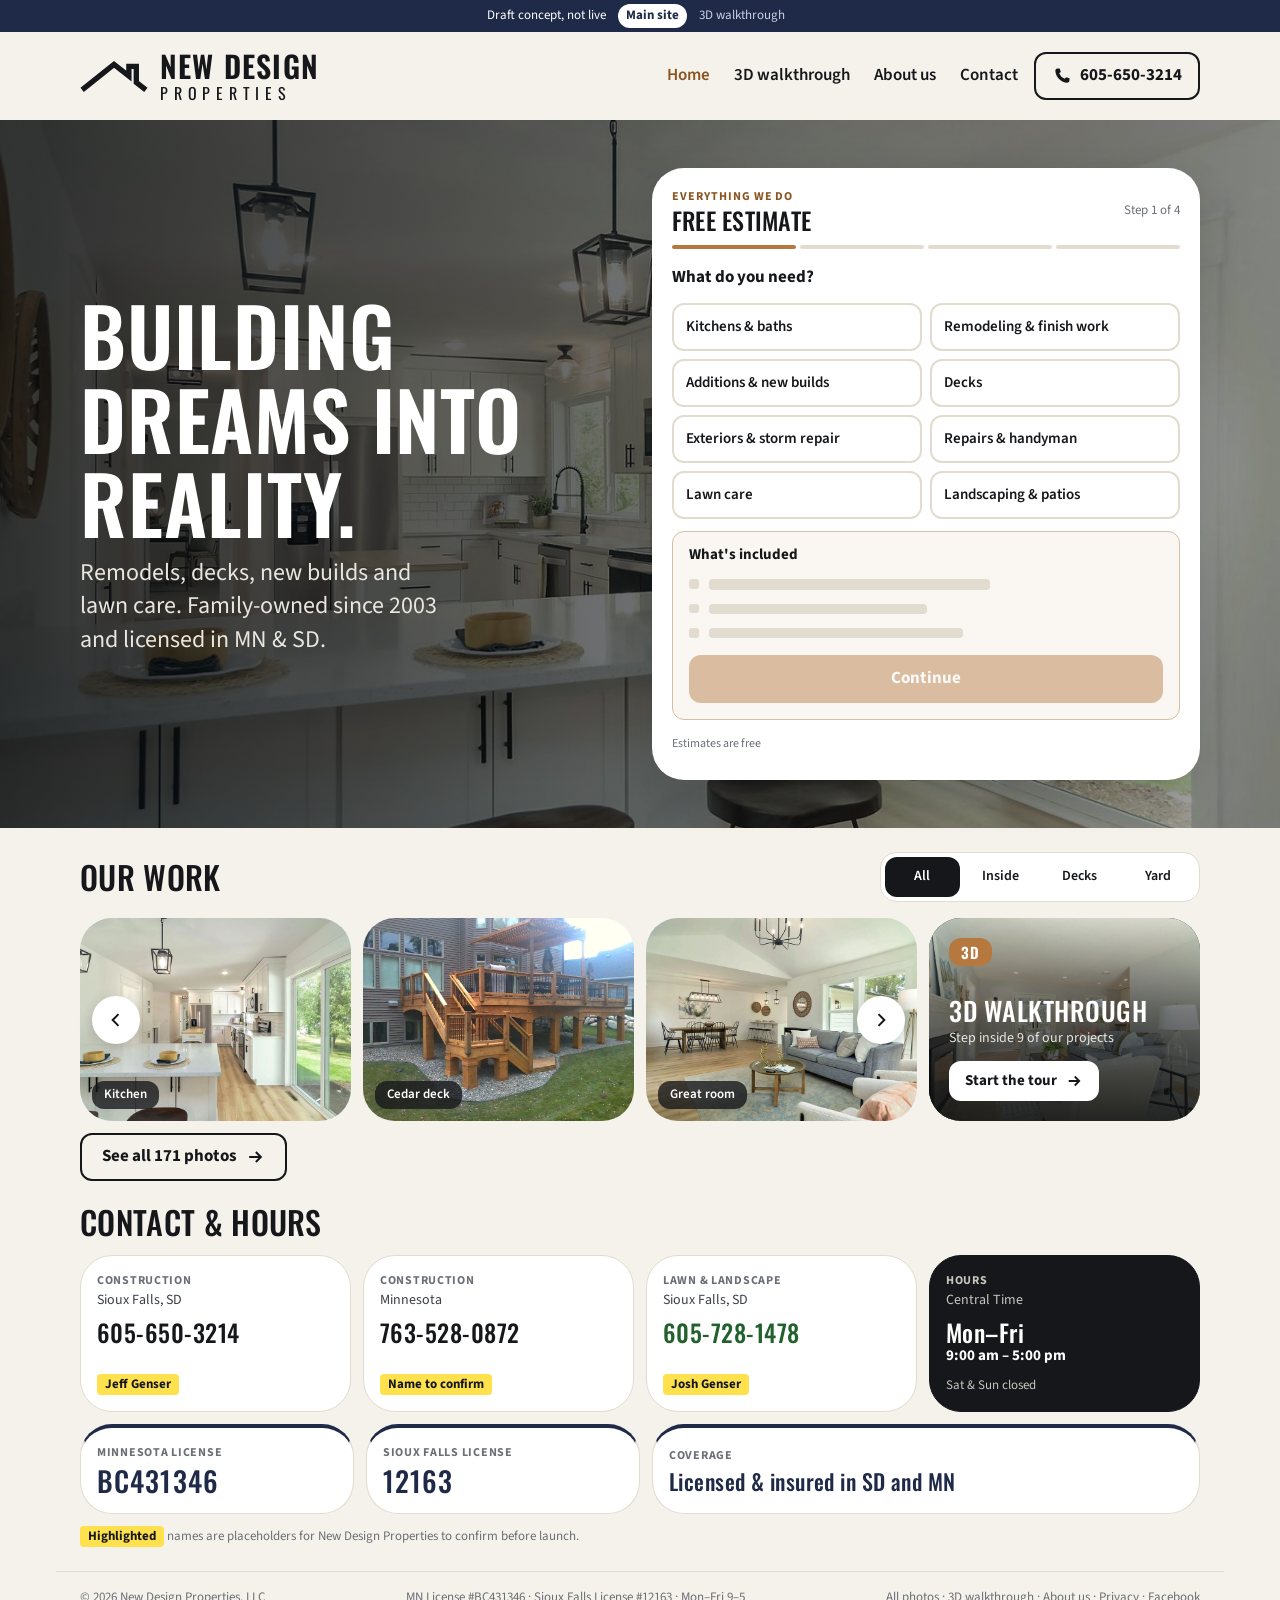
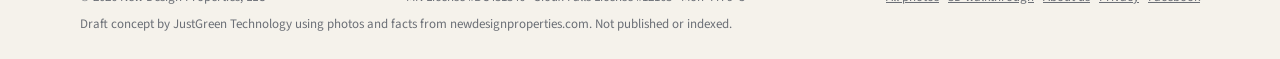
==== commit 0abca599: "Gallery page with all 171 photos (website + Facebook), stock pictures marked; real house photos for " ====
--- a/index.html
+++ b/index.html
@@ -10,8 +10,8 @@
 <link rel="preconnect" href="https://fonts.googleapis.com">
 <link rel="preconnect" href="https://fonts.gstatic.com" crossorigin>
 <link href="https://fonts.googleapis.com/css2?family=Oswald:wght@500;600&family=Source+Sans+3:wght@400;600;700&display=swap" rel="stylesheet">
-<link rel="stylesheet" href="base.css?v=20261123f">
-<link rel="stylesheet" href="v1.css?v=20261123f">
+<link rel="stylesheet" href="base.css?v=20261123k">
+<link rel="stylesheet" href="v1.css?v=20261123l">
 </head>
 <body data-mode="build">
 
@@ -38,7 +38,7 @@
   <section class="hero">
     <div class="hero-grid wrap">
       <div class="hero-copy">
-        <img class="hero-bg" src="img/kitchen-1.jpg" alt="" width="1400" height="927" fetchpriority="high">
+        <img class="hero-bg" src="img/kitchen-1.jpg" alt="" width="1400" height="927" fetchpriority="high" style="object-position: 45% 50%">
         <h1>Building dreams into reality.</h1>
         <p class="hero-line">Remodels, decks, new builds and lawn care. Family-owned since 2003 and licensed in MN &amp; SD.</p>
         <p class="ph-mark" aria-hidden="true">Photo needed</p>
@@ -73,6 +73,10 @@
         <li data-c="yard"><button class="ph" data-full="img/rock-bed.jpg" data-cap="Rock and edging"><img src="img/sm/rock-bed.jpg" alt="River rock bed with a curved edge" width="900" height="900" loading="lazy"><span>Rock &amp; edging</span></button></li>
         <li data-c="inside"><button class="ph" data-full="img/bedroom.jpg" data-cap="Bedroom"><img src="img/sm/bedroom.jpg" alt="Bedroom with three large windows" width="900" height="596" loading="lazy"><span>Bedroom</span></button></li>
         <li data-c="yard"><button class="ph" data-full="img/lawn-hillside.jpg" data-cap="Backyard lawn"><img src="img/sm/lawn-hillside.jpg" alt="Wide backyard lawn on a hillside" width="900" height="678" loading="lazy"><span>Backyard lawn</span></button></li>
+        <li data-c="inside"><button class="ph" data-full="img/gallery/bathroom.jpg" data-cap="Bathroom"><img src="img/gallery/sm/bathroom.jpg" alt="Bathroom with a round mirror and white vanity" width="600" height="397" loading="lazy"><span>Bathroom</span></button></li>
+        <li data-c="yard"><button class="ph" data-full="img/gallery/stone-steps.jpg" data-cap="Stone wall and steps"><img src="img/gallery/sm/stone-steps.jpg" alt="Stacked stone wall and steps" width="600" height="600" loading="lazy"><span>Stone wall &amp; steps</span></button></li>
+        <li data-c="yard"><button class="ph" data-full="img/gallery/white-rock-1.jpg" data-cap="White rock bed"><img src="img/gallery/sm/white-rock-1.jpg" alt="White rock bed with a blue spruce" width="600" height="270" loading="lazy"><span>White rock bed</span></button></li>
+        <li data-c="yard"><button class="ph" data-full="img/gallery/block-wall.jpg" data-cap="Block retaining wall"><img src="img/gallery/sm/block-wall.jpg" alt="Block retaining wall with a new bed" width="600" height="600" loading="lazy"><span>Retaining wall</span></button></li>
         <li data-c="inside"><button class="ph" data-full="img/living-1.jpg" data-cap="Living and dining"><img src="img/sm/living-1.jpg" alt="Open living and dining area" width="900" height="596" loading="lazy"><span>Living &amp; dining</span></button></li>
       </ul>
       <button class="rail-btn prev round" aria-label="Previous photos" data-dir="-1"><svg viewBox="0 0 24 24" aria-hidden="true"><path d="M15 5l-7 7 7 7" fill="none" stroke="currentColor" stroke-width="2.4"/></svg></button>
@@ -86,6 +90,7 @@
       <span class="tour-go">Start the tour <svg viewBox="0 0 24 24" aria-hidden="true"><path d="M5 12h13M13 6l6 6-6 6" fill="none" stroke="currentColor" stroke-width="2.4"/></svg></span>
     </a>
     </div>
+    <a class="btn btn-ghost all-photos" href="gallery.html">See all 171 photos <svg viewBox="0 0 24 24" aria-hidden="true"><path d="M5 12h13M13 6l6 6-6 6" fill="none" stroke="currentColor" stroke-width="2.4"/></svg></a>
   </section>
 
   <!-- 3. CONTACT -->
@@ -109,12 +114,13 @@
 <footer class="foot wrap">
   <span>© 2026 New Design Properties, LLC</span>
   <span>MN License #BC431346 · Sioux Falls License #12163 · Mon–Fri 9–5</span>
-  <span><a href="v2/">3D walkthrough</a> · <a href="about.html">About us</a> · <a href="privacy.html">Privacy</a> · <a href="https://www.facebook.com/325166774003598" rel="noopener" target="_blank">Facebook</a></span>
+  <span><a href="gallery.html">All photos</a> · <a href="v2/">3D walkthrough</a> · <a href="about.html">About us</a> · <a href="privacy.html">Privacy</a> · <a href="https://www.facebook.com/325166774003598" rel="noopener" target="_blank">Facebook</a></span>
   <span class="draft-note">Draft concept by JustGreen Technology using photos and facts from newdesignproperties.com. Not published or indexed.</span>
 </footer>
 
 <nav class="sticky" aria-label="Quick actions">
   <a class="btn btn-ghost" href="tel:+16056503214">Call</a>
+  <a class="btn btn-fb" href="https://www.facebook.com/325166774003598" rel="noopener" target="_blank"><svg viewBox="0 0 24 24" aria-hidden="true"><path d="M13.5 21v-7.5h2.6l.4-3h-3V8.6c0-.9.3-1.5 1.5-1.5h1.6V4.4c-.3 0-1.2-.1-2.3-.1-2.3 0-3.9 1.4-3.9 4v2.2H7.8v3h2.6V21h3.1Z" fill="currentColor"/></svg>Facebook</a>
   <a class="btn btn-solid" href="#estimate">Free estimate</a>
 </nav>
 
@@ -124,6 +130,6 @@
 </dialog>
 
 <noscript><p class="wrap">Call 605-650-3214 for a free estimate.</p></noscript>
-<script type="module" src="v1.js?v=20261123f"></script>
+<script type="module" src="v1.js?v=20261123k"></script>
 </body>
 </html>
--- a/base.css
+++ b/base.css
@@ -76,6 +76,8 @@
 .btn-solid:hover { background: var(--accent-ink); }
 .btn-ghost { border-color: currentColor; }
 .btn-icon { width: var(--tap); padding: 0; }
+.btn-fb { background: #1877f2; color: #fff; }
+.btn-fb:hover { background: #0f63d6; }
 .btn svg { width: 20px; height: 20px; flex: none; }
 
 /* Chips */
--- a/v1.css
+++ b/v1.css
@@ -11,6 +11,8 @@
 .top-links a:not([href*="about"]):not([href$="#estimate"]) { display: none; }
 /* Small phones: the estimate is the first screen (and in the bottom bar), so Contact steps aside for the bigger logo */
 @media (max-width: 419px) { .top-links a[href$="#estimate"] { display: none; } }
+/* Smallest phones (320–359px): a slightly smaller logo so the call button stays on screen */
+@media (max-width: 359px) { .top { gap: var(--s3); } .top .brand { gap: var(--s2); } .top .brand svg { width: 44px; height: 21px; } .top .brand-text b { font-size: 20px; } .top .brand-text small { font-size: 11px; } .top-links { font-size: 15px; } }
 .top-links a { display: inline-flex; align-items: center; min-height: var(--tap); }
 .top-links a { text-decoration: none; }
 .top-links a[aria-current="page"] { color: var(--accent-ink); }
@@ -57,6 +59,9 @@
 .rail-btn svg { width: 20px; height: 20px; }
 .rail-btn.prev { left: calc(var(--tap) / -2); }
 .rail-btn.next { right: calc(var(--tap) / -2); }
+
+.all-photos { width: 100%; margin-top: var(--s3); }
+@media (min-width: 720px) { .all-photos { width: auto; } }
 
 /* 3D walkthrough door: full-width banner under the photos on phones and tablets, the last quarter on desktop */
 .work-grid { display: grid; gap: var(--s3); }
@@ -109,7 +114,10 @@
 .draft-note { flex-basis: 100%; }
 
 /* Sticky phone bar */
-.sticky { position: fixed; z-index: 45; left: 0; right: 0; bottom: 0; display: grid; grid-template-columns: 1fr 2fr; gap: var(--s2); padding: var(--s3) var(--gutter) calc(var(--s3) + env(safe-area-inset-bottom)); background: rgba(255,255,255,.96); border-top: 1px solid var(--line); }
+/* Phone bar: Call · Facebook · Free estimate (estimate widest) */
+.sticky .btn { padding: 0 var(--s2); font-size: 16px; min-width: 0; }
+.sticky .btn-fb svg { width: 18px; height: 18px; margin-right: -2px; }
+.sticky { position: fixed; z-index: 45; left: 0; right: 0; bottom: 0; display: grid; grid-template-columns: 1fr 1.25fr 1.5fr; gap: var(--s2); padding: var(--s3) var(--gutter) calc(var(--s3) + env(safe-area-inset-bottom)); background: rgba(255,255,255,.96); border-top: 1px solid var(--line); }
 
 /* ≥ 720: two columns in the hero, rail shows 2.5 */
 @media (min-width: 720px) {
